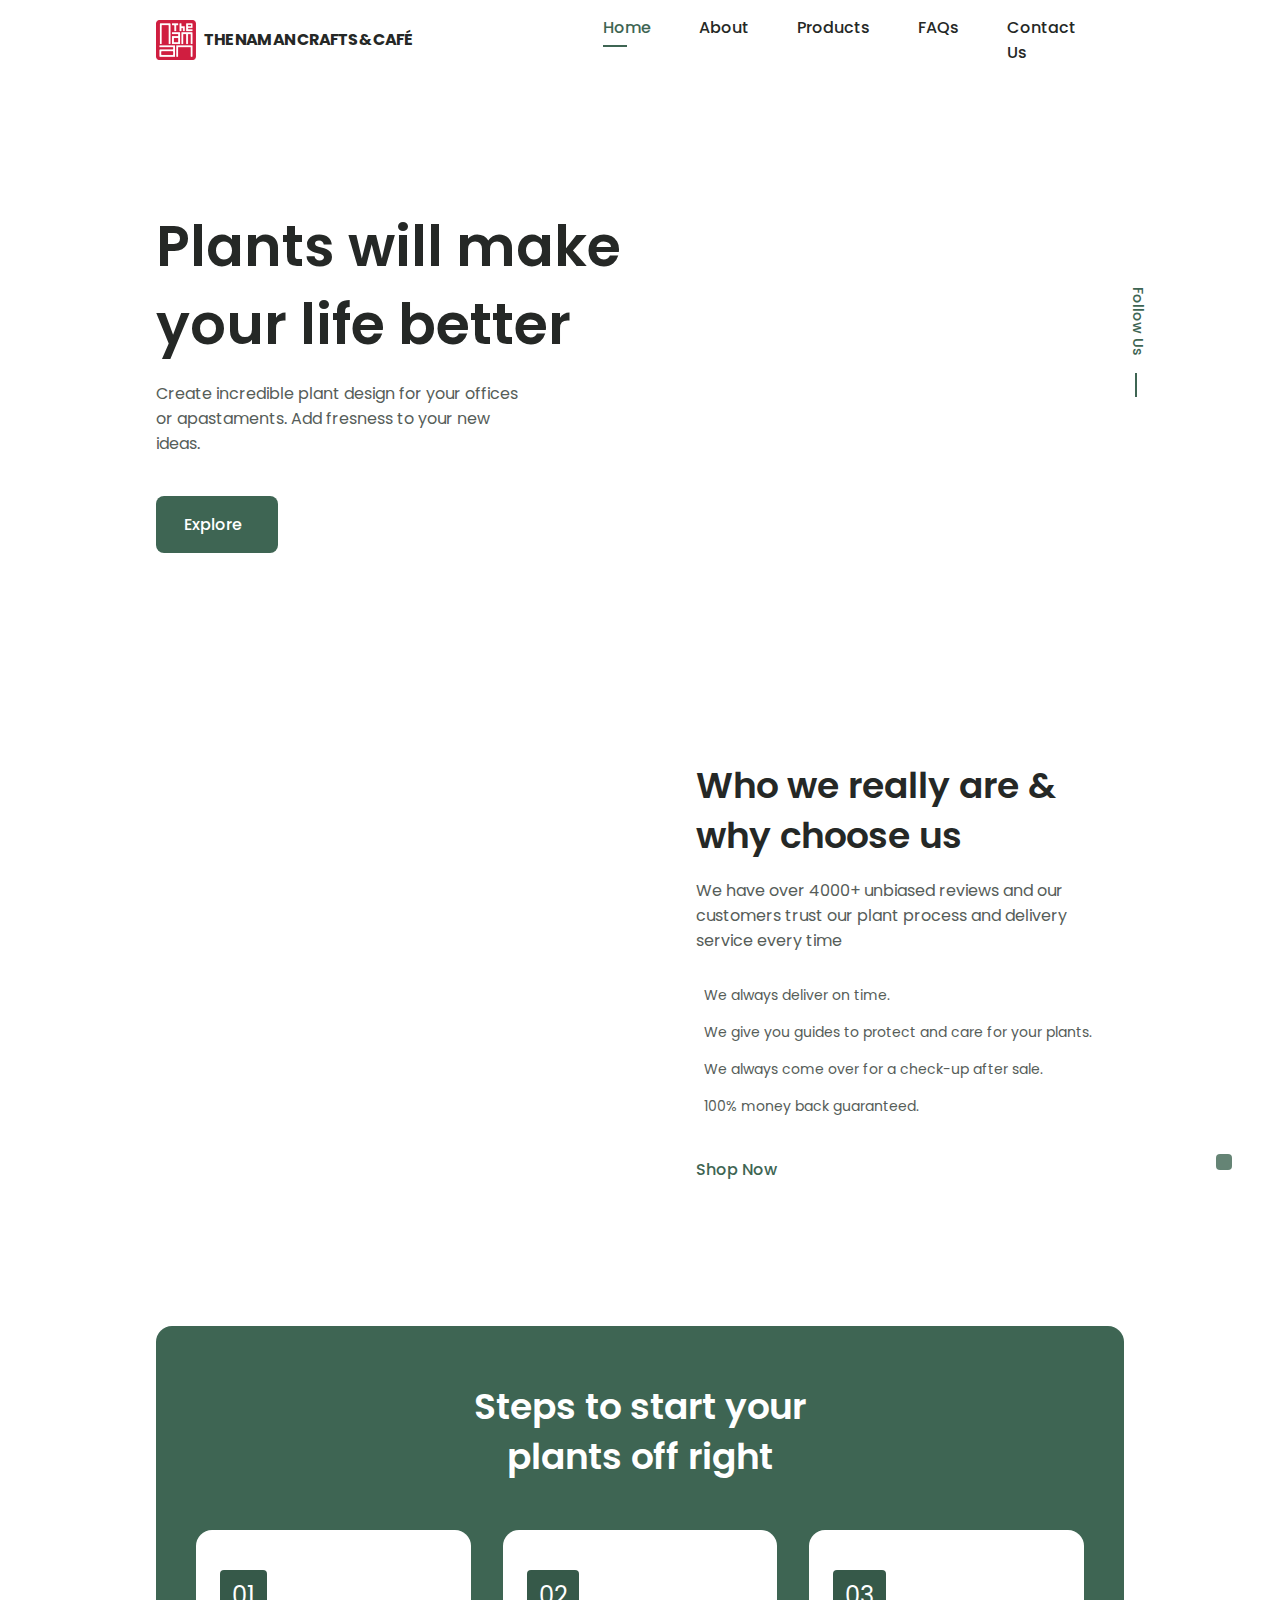
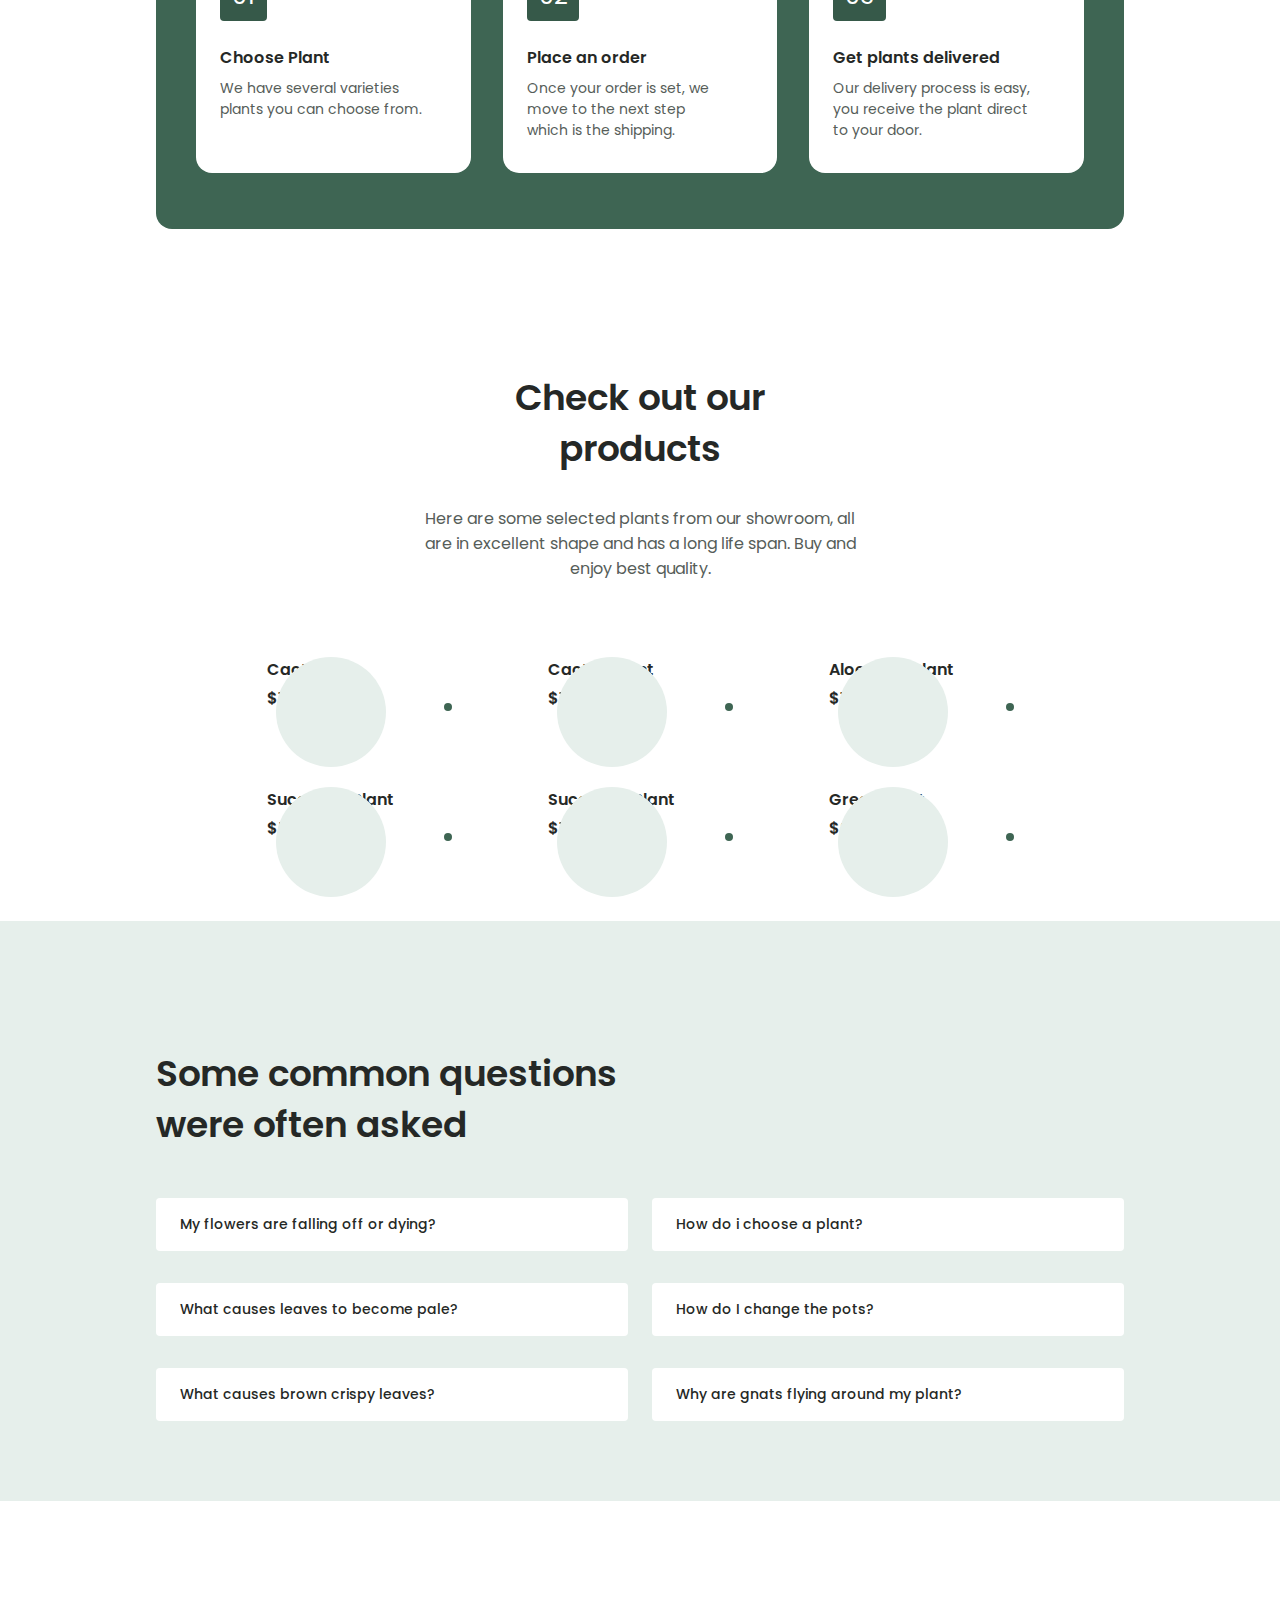
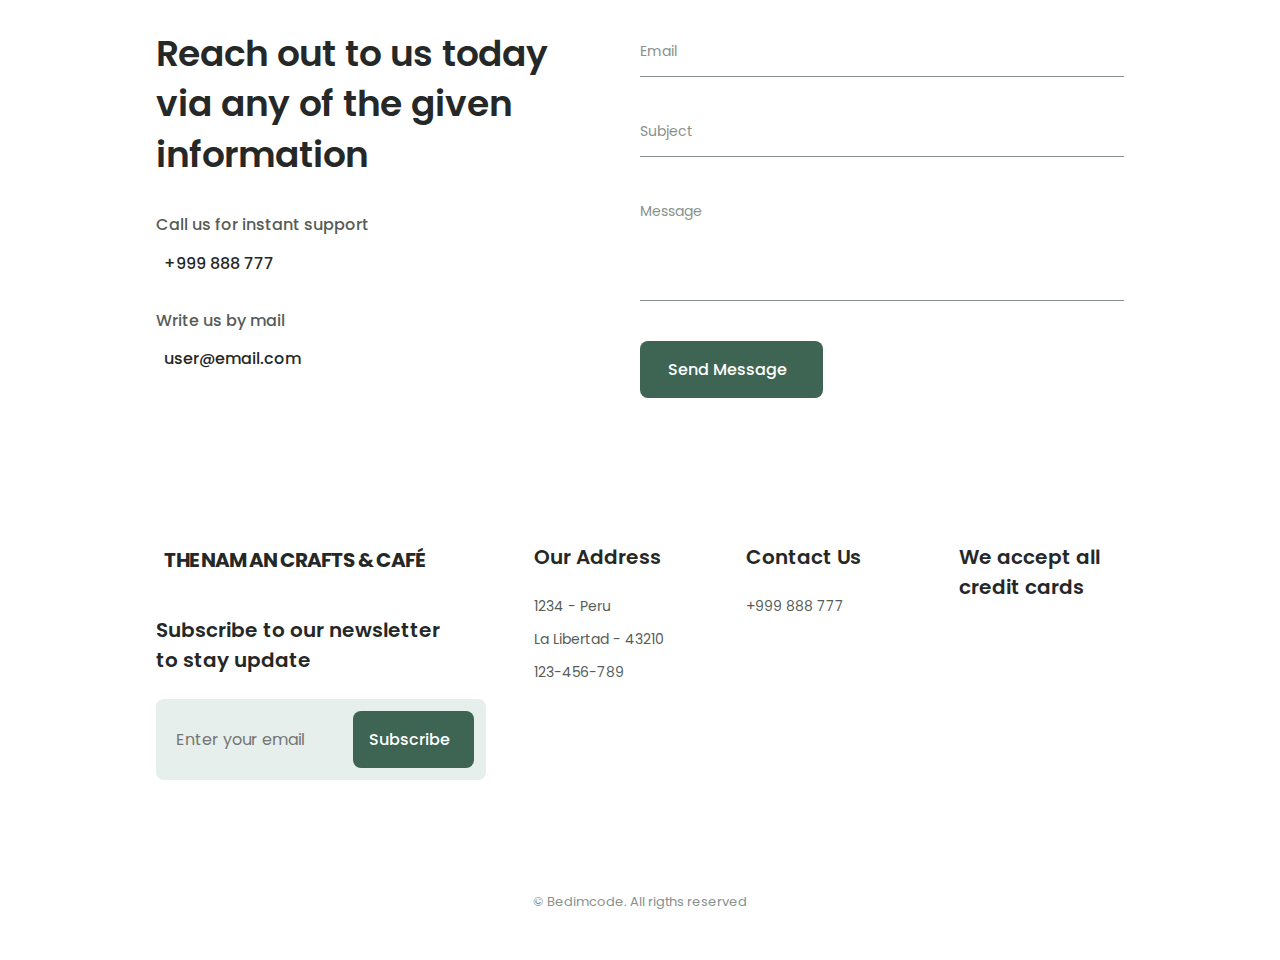
==== index.html @ ef7f245f "update" ====
<!DOCTYPE html>
<html lang="en">
  <head>
    <meta charset="UTF-8" />
    <meta name="viewport" content="width=device-width, initial-scale=1.0" />

    <!--=============== FAVICON ===============-->
    <link
      rel="shortcut icon"
      href="assets/img/TheNamAn_Logo.png"
      type="image/x-icon" />

    <!--=============== REMIX ICONS ===============-->
    <link
      href="https://cdn.jsdelivr.net/npm/remixicon@2.5.0/fonts/remixicon.css"
      rel="stylesheet" />

    <!--=============== CSS ===============-->
    <link rel="stylesheet" href="assets/css/styles.css" />

    <title>The Nam An Crafts & Café</title>
  </head>
  <body>
    <!--==================== HEADER ====================-->
    <header class="header" id="header">
      <nav class="nav container">
        <a href="#" class="nav__logo">
          <!-- <i class="nav__logo-icon"></i> -->
          <img src="assets/img/TheNamAn_Logo.png" alt="" class="naman_logo" />
          The Nam An Crafts & Café
        </a>

        <div class="nav__menu" id="nav-menu">
          <ul class="nav__list">
            <li class="nav__item">
              <a href="#home" class="nav__link active-link">Home</a>
            </li>
            <li class="nav__item">
              <a href="#about" class="nav__link">About</a>
            </li>
            <li class="nav__item">
              <a href="#products" class="nav__link">Products</a>
            </li>
            <li class="nav__item">
              <a href="#faqs" class="nav__link">FAQs</a>
            </li>
            <li class="nav__item">
              <a href="#contact" class="nav__link">Contact Us</a>
            </li>
          </ul>

          <div class="nav__close" id="nav-close">
            <i class="ri-close-line"></i>
          </div>
        </div>

        <div class="nav__btns">
          <!-- Theme change button -->
          <i class="ri-moon-line change-theme" id="theme-button"></i>

          <div class="nav__toggle" id="nav-toggle">
            <i class="ri-menu-line"></i>
          </div>
        </div>
      </nav>
    </header>

    <main class="main">
      <!--==================== HOME ====================-->
      <section class="home" id="home">
        <div class="home__container container grid">
          <img src="assets/img/home.png" alt="" class="home__img" />

          <div class="home__data">
            <h1 class="home__title">
              Plants will make <br />
              your life better
            </h1>
            <p class="home__description">
              Create incredible plant design for your offices or apastaments.
              Add fresness to your new ideas.
            </p>
            <a href="#about" class="button button--flex">
              Explore <i class="ri-arrow-right-down-line button__icon"></i>
            </a>
          </div>

          <div class="home__social">
            <span class="home__social-follow">Follow Us</span>

            <div class="home__social-links">
              <a
                href="https://www.facebook.com/"
                target="_blank"
                class="home__social-link">
                <i class="ri-facebook-fill"></i>
              </a>
              <a
                href="https://www.instagram.com/"
                target="_blank"
                class="home__social-link">
                <i class="ri-instagram-line"></i>
              </a>
              <a
                href="https://twitter.com/"
                target="_blank"
                class="home__social-link">
                <i class="ri-twitter-fill"></i>
              </a>
            </div>
          </div>
        </div>
      </section>

      <!--==================== ABOUT ====================-->
      <section class="about section container" id="about">
        <div class="about__container grid">
          <img src="assets/img/about.png" alt="" class="about__img" />

          <div class="about__data">
            <h2 class="section__title about__title">
              Who we really are & <br />
              why choose us
            </h2>

            <p class="about__description">
              We have over 4000+ unbiased reviews and our customers trust our
              plant process and delivery service every time
            </p>

            <div class="about__details">
              <p class="about__details-description">
                <i class="ri-checkbox-fill about__details-icon"></i>
                We always deliver on time.
              </p>
              <p class="about__details-description">
                <i class="ri-checkbox-fill about__details-icon"></i>
                We give you guides to protect and care for your plants.
              </p>
              <p class="about__details-description">
                <i class="ri-checkbox-fill about__details-icon"></i>
                We always come over for a check-up after sale.
              </p>
              <p class="about__details-description">
                <i class="ri-checkbox-fill about__details-icon"></i>
                100% money back guaranteed.
              </p>
            </div>

            <a href="#" class="button--link button--flex">
              Shop Now <i class="ri-arrow-right-down-line button__icon"></i>
            </a>
          </div>
        </div>
      </section>

      <!--==================== STEPS ====================-->
      <section class="steps section container">
        <div class="steps__bg">
          <h2 class="section__title-center steps__title">
            Steps to start your <br />
            plants off right
          </h2>

          <div class="steps__container grid">
            <div class="steps__card">
              <div class="steps__card-number">01</div>
              <h3 class="steps__card-title">Choose Plant</h3>
              <p class="steps__card-description">
                We have several varieties plants you can choose from.
              </p>
            </div>

            <div class="steps__card">
              <div class="steps__card-number">02</div>
              <h3 class="steps__card-title">Place an order</h3>
              <p class="steps__card-description">
                Once your order is set, we move to the next step which is the
                shipping.
              </p>
            </div>

            <div class="steps__card">
              <div class="steps__card-number">03</div>
              <h3 class="steps__card-title">Get plants delivered</h3>
              <p class="steps__card-description">
                Our delivery process is easy, you receive the plant direct to
                your door.
              </p>
            </div>
          </div>
        </div>
      </section>

      <!--==================== PRODUCTS ====================-->
      <section class="product section container" id="products">
        <h2 class="section__title-center">
          Check out our <br />
          products
        </h2>

        <p class="product__description">
          Here are some selected plants from our showroom, all are in excellent
          shape and has a long life span. Buy and enjoy best quality.
        </p>

        <div class="product__container grid">
          <article class="product__card">
            <div class="product__circle"></div>

            <img src="assets/img/product1.png" alt="" class="product__img" />

            <h3 class="product__title">Cacti Plant</h3>
            <span class="product__price">$19.99</span>

            <button class="button--flex product__button">
              <i class="ri-shopping-bag-line"></i>
            </button>
          </article>

          <article class="product__card">
            <div class="product__circle"></div>

            <img src="assets/img/product2.png" alt="" class="product__img" />

            <h3 class="product__title">Cactus Plant</h3>
            <span class="product__price">$11.99</span>

            <button class="button--flex product__button">
              <i class="ri-shopping-bag-line"></i>
            </button>
          </article>

          <article class="product__card">
            <div class="product__circle"></div>

            <img src="assets/img/product3.png" alt="" class="product__img" />

            <h3 class="product__title">Aloe Vera Plant</h3>
            <span class="product__price">$7.99</span>

            <button class="button--flex product__button">
              <i class="ri-shopping-bag-line"></i>
            </button>
          </article>

          <article class="product__card">
            <div class="product__circle"></div>

            <img src="assets/img/product4.png" alt="" class="product__img" />

            <h3 class="product__title">Succulent Plant</h3>
            <span class="product__price">$5.99</span>

            <button class="button--flex product__button">
              <i class="ri-shopping-bag-line"></i>
            </button>
          </article>

          <article class="product__card">
            <div class="product__circle"></div>

            <img src="assets/img/product5.png" alt="" class="product__img" />

            <h3 class="product__title">Succulent Plant</h3>
            <span class="product__price">$10.99</span>

            <button class="button--flex product__button">
              <i class="ri-shopping-bag-line"></i>
            </button>
          </article>

          <article class="product__card">
            <div class="product__circle"></div>

            <img src="assets/img/product6.png" alt="" class="product__img" />

            <h3 class="product__title">Green Plant</h3>
            <span class="product__price">$8.99</span>

            <button class="button--flex product__button">
              <i class="ri-shopping-bag-line"></i>
            </button>
          </article>
        </div>
      </section>

      <!--==================== QUESTIONS ====================-->
      <section class="questions section" id="faqs">
        <h2 class="section__title-center questions__title container">
          Some common questions <br />
          were often asked
        </h2>

        <div class="questions__container container grid">
          <div class="questions__group">
            <div class="questions__item">
              <header class="questions__header">
                <i class="ri-add-line questions__icon"></i>
                <h3 class="questions__item-title">
                  My flowers are falling off or dying?
                </h3>
              </header>

              <div class="questions__content">
                <p class="questions__description">
                  Plants are easy way to add color energy and transform your
                  space but which planet is for you. Choosing the right plant.
                </p>
              </div>
            </div>

            <div class="questions__item">
              <header class="questions__header">
                <i class="ri-add-line questions__icon"></i>
                <h3 class="questions__item-title">
                  What causes leaves to become pale?
                </h3>
              </header>

              <div class="questions__content">
                <p class="questions__description">
                  Plants are easy way to add color energy and transform your
                  space but which planet is for you. Choosing the right plant.
                </p>
              </div>
            </div>

            <div class="questions__item">
              <header class="questions__header">
                <i class="ri-add-line questions__icon"></i>
                <h3 class="questions__item-title">
                  What causes brown crispy leaves?
                </h3>
              </header>

              <div class="questions__content">
                <p class="questions__description">
                  Plants are easy way to add color energy and transform your
                  space but which planet is for you. Choosing the right plant.
                </p>
              </div>
            </div>
          </div>

          <div class="questions__group">
            <div class="questions__item">
              <header class="questions__header">
                <i class="ri-add-line questions__icon"></i>
                <h3 class="questions__item-title">How do i choose a plant?</h3>
              </header>

              <div class="questions__content">
                <p class="questions__description">
                  Plants are easy way to add color energy and transform your
                  space but which planet is for you. Choosing the right plant.
                </p>
              </div>
            </div>

            <div class="questions__item">
              <header class="questions__header">
                <i class="ri-add-line questions__icon"></i>
                <h3 class="questions__item-title">How do I change the pots?</h3>
              </header>

              <div class="questions__content">
                <p class="questions__description">
                  Plants are easy way to add color energy and transform your
                  space but which planet is for you. Choosing the right plant.
                </p>
              </div>
            </div>

            <div class="questions__item">
              <header class="questions__header">
                <i class="ri-add-line questions__icon"></i>
                <h3 class="questions__item-title">
                  Why are gnats flying around my plant?
                </h3>
              </header>

              <div class="questions__content">
                <p class="questions__description">
                  Plants are easy way to add color energy and transform your
                  space but which planet is for you. Choosing the right plant.
                </p>
              </div>
            </div>
          </div>
        </div>
      </section>

      <!--==================== CONTACT ====================-->
      <section class="contact section container" id="contact">
        <div class="contact__container grid">
          <div class="contact__box">
            <h2 class="section__title">
              Reach out to us today <br />
              via any of the given <br />
              information
            </h2>

            <div class="contact__data">
              <div class="contact__information">
                <h3 class="contact__subtitle">Call us for instant support</h3>
                <span class="contact__description">
                  <i class="ri-phone-line contact__icon"></i>
                  +999 888 777
                </span>
              </div>

              <div class="contact__information">
                <h3 class="contact__subtitle">Write us by mail</h3>
                <span class="contact__description">
                  <i class="ri-mail-line contact__icon"></i>
                  user@email.com
                </span>
              </div>
            </div>
          </div>

          <form action="" class="contact__form">
            <div class="contact__inputs">
              <div class="contact__content">
                <input type="email" placeholder=" " class="contact__input" />
                <label for="" class="contact__label">Email</label>
              </div>

              <div class="contact__content">
                <input type="text" placeholder=" " class="contact__input" />
                <label for="" class="contact__label">Subject</label>
              </div>

              <div class="contact__content contact__area">
                <textarea
                  name="message"
                  placeholder=" "
                  class="contact__input"></textarea>
                <label for="" class="contact__label">Message</label>
              </div>
            </div>

            <button class="button button--flex">
              Send Message
              <i class="ri-arrow-right-up-line button__icon"></i>
            </button>
          </form>
        </div>
      </section>
    </main>

    <!--==================== FOOTER ====================-->
    <footer class="footer section">
      <div class="footer__container container grid">
        <div class="footer__content">
          <a href="#" class="footer__logo">
            <i class="ri-leaf footer__logo-icon"></i> The Nam An Crafts & Café
          </a>

          <h3 class="footer__title">
            Subscribe to our newsletter <br />
            to stay update
          </h3>

          <div class="footer__subscribe">
            <input
              type="email"
              placeholder="Enter your email"
              class="footer__input" />

            <button class="button button--flex footer__button">
              Subscribe
              <i class="ri-arrow-right-up-line button__icon"></i>
            </button>
          </div>
        </div>

        <div class="footer__content">
          <h3 class="footer__title">Our Address</h3>

          <ul class="footer__data">
            <li class="footer__information">1234 - Peru</li>
            <li class="footer__information">La Libertad - 43210</li>
            <li class="footer__information">123-456-789</li>
          </ul>
        </div>

        <div class="footer__content">
          <h3 class="footer__title">Contact Us</h3>

          <ul class="footer__data">
            <li class="footer__information">+999 888 777</li>

            <div class="footer__social">
              <a href="https://www.facebook.com/" class="footer__social-link">
                <i class="ri-facebook-fill"></i>
              </a>
              <a href="https://www.instagram.com/" class="footer__social-link">
                <i class="ri-instagram-line"></i>
              </a>
              <a href="https://twitter.com/" class="footer__social-link">
                <i class="ri-twitter-fill"></i>
              </a>
            </div>
          </ul>
        </div>

        <div class="footer__content">
          <h3 class="footer__title">We accept all credit cards</h3>

          <div class="footer__cards">
            <img src="assets/img/card1.png" alt="" class="footer__card" />
            <img src="assets/img/card2.png" alt="" class="footer__card" />
            <img src="assets/img/card3.png" alt="" class="footer__card" />
            <img src="assets/img/card4.png" alt="" class="footer__card" />
          </div>
        </div>
      </div>

      <p class="footer__copy">&#169; Bedimcode. All rigths reserved</p>
    </footer>

    <!--=============== SCROLL UP ===============-->
    <a href="#" class="scrollup" id="scroll-up">
      <i class="ri-arrow-up-fill scrollup__icon"></i>
    </a>

    <!--=============== SCROLL REVEAL ===============-->
    <script src="assets/js/scrollreveal.min.js"></script>

    <!--=============== MAIN JS ===============-->
    <script src="assets/js/main.js"></script>
  </body>
</html>
---- assets/css/styles.css ----
/*=============== GOOGLE FONTS ===============*/
@import url('https://fonts.googleapis.com/css2?family=Poppins:wght@400;500;600;700&display=swap');

/*=============== VARIABLES CSS ===============*/
:root {
  --header-height: 3.5rem; /*56px*/

  /*========== Colors ==========*/
  /*Color mode HSL(hue, saturation, lightness)*/
  --hue: 152;
  --first-color: hsl(var(--hue), 24%, 32%);
  --first-color-alt: hsl(var(--hue), 24%, 28%);
  --first-color-light: hsl(var(--hue), 24%, 66%);
  --first-color-lighten: hsl(var(--hue), 24%, 92%);
  --title-color: hsl(var(--hue), 4%, 15%);
  --text-color: hsl(var(--hue), 4%, 35%);
  --text-color-light: hsl(var(--hue), 4%, 55%);
  --body-color: hsl(var(--hue), 0%, 100%);
  --container-color: #FFF;

  /*========== Font and typography ==========*/
  /*.5rem = 8px | 1rem = 16px ...*/
  --body-font: 'Poppins', sans-serif;
  --big-font-size: 2rem;
  --h1-font-size: 1.5rem;
  --h2-font-size: 1.25rem;
  --h3-font-size: 1rem;
  --normal-font-size: .938rem;
  --small-font-size: .813rem;
  --smaller-font-size: .75rem;

  /*========== Font weight ==========*/
  --font-medium: 500;
  --font-semi-bold: 600;

  /*========== Margenes Bottom ==========*/
  /*.5rem = 8px | 1rem = 16px ...*/
  --mb-0-5: .5rem;
  --mb-0-75: .75rem;
  --mb-1: 1rem;
  --mb-1-5: 1.5rem;
  --mb-2: 2rem;
  --mb-2-5: 2.5rem;

  /*========== z index ==========*/
  --z-tooltip: 10;
  --z-fixed: 100;
}

/* Responsive typography */
@media screen and (min-width: 968px) {
  :root {
    --big-font-size: 3.5rem;
    --h1-font-size: 2.25rem;
    --h2-font-size: 1.5rem;
    --h3-font-size: 1.25rem;
    --normal-font-size: 1rem;
    --small-font-size: .875rem;
    --smaller-font-size: .813rem;
  }
}

/*=============== BASE ===============*/
*{
  box-sizing: border-box;
  padding: 0;
  margin: 0;
}

html{
  scroll-behavior: smooth;
}

body,
button,
input,
textarea{
  font-family: var(--body-font);
  font-size: var(--normal-font-size);
}

body{
  margin: var(--header-height) 0 0 0;
  background-color: var(--body-color);
  color: var(--text-color);
  transition: .4s; /*For animation dark mode*/
}

button{
  cursor: pointer;
  border: none;
  outline: none;
}

h1,h2,h3{
  color: var(--title-color);
  font-weight: var(--font-semi-bold);
}

ul{
  list-style: none;
}

a{
  text-decoration: none;
}

img{
  max-width: 100%;
  height: auto;
}

/*=============== THEME ===============*/
/*========== Variables Dark theme ==========*/
body.dark-theme{
  --first-color-dark: hsl(var(--hue), 8%, 20%);
  --title-color: hsl(var(--hue), 4%, 95%);
  --text-color: hsl(var(--hue), 4%, 75%);
  --body-color: hsl(var(--hue), 8%, 12%);
  --container-color: hsl(var(--hue), 8%, 16%);
}

/*========== Button Dark/Light ==========*/
.change-theme{
  color: var(--title-color);
  font-size: 1.15rem;
  cursor: pointer;
}

.nav__btns{
  display: inline-flex;
  align-items: center;
  column-gap: 1rem;
}

/*========== 
Color changes in some parts of 
the website, in dark theme 
==========*/

.dark-theme .steps__bg,
.dark-theme .questions{
  background-color: var(--first-color-dark);
}

.dark-theme .product__circle,
.dark-theme .footer__subscribe{
  background-color: var(--container-color);
}

.dark-theme .scroll-header{
  box-shadow: 0 1px 4px hsla(var(--hue), 4%, 4%, .3);
}

/*=============== REUSABLE CSS CLASSES ===============*/
.section{
  padding: 5.5rem 0 1rem;
}

.section__title,
.section__title-center{
  font-size: var(--h2-font-size);
  margin-bottom: var(--mb-2);
  line-height: 140%;
}

.section__title-center{
  text-align: center;
}

.container{
  max-width: 968px;
  margin-left: var(--mb-1-5);
  margin-right: var(--mb-1-5);
}

.grid{
  display: grid;
}

.main{
  overflow: hidden; /*For animation*/
}

/*=============== HEADER ===============*/
.header{
  width: 100%;
  background-color: var(--body-color);
  position: fixed;
  top: 0;
  left: 0;
  z-index: var(--z-fixed);
  transition: .4s; /*For animation dark mode*/
}

/*=============== NAV ===============*/
.nav{
  height: var(--header-height);
  display: flex;
  justify-content: space-between;
  align-items: center;
}

.nav__logo,
.nav__toggle,
.nav__close{
  color: var(--title-color);
}

.nav__logo{
  text-transform: uppercase;
  font-weight: 700;
  letter-spacing: -1px;
  display: inline-flex;
  align-items: center;
  column-gap: .5rem;
  transition: .3s;
}

.nav__logo-icon{
  font-size: 1.15rem;
  color: var(--first-color);
}

.nav__logo:hover{
  color: var(--first-color);
}

.nav__toggle{
  display: inline-flex;
  font-size: 1.25rem;
  cursor: pointer;
}

@media screen and (max-width: 767px){
  .nav__menu{
    position: fixed;
    background-color: var(--container-color);
    width: 80%;
    height: 100%;
    top: 0;
    right: -100%;
    box-shadow: -2px 0 4px hsla(var(--hue), 24%, 15%, .1);
    padding: 4rem 0 0 3rem;
    border-radius: 1rem 0 0 1rem;
    transition: .3s;
    z-index: var(--z-fixed);
  }
}

.nav__close{
  font-size: 1.5rem;
  position: absolute;
  top: 1rem;
  right: 1.25rem;
  cursor: pointer;
}

.nav__list{
  display: flex;
  flex-direction: column;
  row-gap: 1.5rem;
}

.nav__link{
  color: var(--title-color);
  font-weight: var(--font-medium);
  transition: .3s;
}

.nav__link:hover{
  color: var(--first-color);
}

/* Show menu */
.show-menu{
  right: 0;
}

/* Change background header */
.scroll-header{
  box-shadow: 0 1px 4px hsla(var(--hue), 4%, 15%, .1);
}

/* Active link */
.active-link{
  position: relative;
  color: var(--first-color);
}

.active-link::after{
  content: '';
  position: absolute;
  bottom: -.5rem;
  left: 0;
  width: 50%;
  height: 2px;
  background-color: var(--first-color);
}

/*=============== HOME ===============*/
.home{
  padding: 3.5rem 0 2rem;
}

.home__container{
  position: relative;
  row-gap: 2rem;
}

.home__img{
  width: 200px;
  justify-self: center;
}

.home__title{
  font-size: var(--big-font-size);
  line-height: 140%;
  margin-bottom: var(--mb-1);
}

.home__description{
  margin-bottom: var(--mb-2-5);
}

.home__social{
  position: absolute;
  top: 2rem;
  right: -1rem;
  display: grid;
  justify-items: center;
  row-gap: 3.5rem;
}

.home__social-follow{
  font-weight: var(--font-medium);
  font-size: var(--smaller-font-size);
  color: var(--first-color);
  position: relative;
  transform: rotate(90deg);
}

.home__social-follow::after{
  content: '';
  position: absolute;
  width: 1rem;
  height: 2px;
  background-color: var(--first-color);
  right: -45%;
  top: 50%;
}

.home__social-links{
  display: inline-flex;
  flex-direction: column;
  row-gap: .25rem;
}

.home__social-link{
  font-size: 1rem;
  color: var(--first-color);
  transition: .3s;
}

.home__social-link:hover{
  transform: translateX(.25rem);
}

.naman_logo{
  width: 10%;
  height: 10%;
}
/*=============== BUTTONS ===============*/
.button{
  display: inline-block;
  background-color: var(--first-color);
  color: #FFF;
  padding: 1rem 1.75rem;
  border-radius: .5rem;
  font-weight: var(--font-medium);
  transition: .3s;
}

.button:hover{
  background-color: var(--first-color-alt);
}

.button__icon{
  transition: .3s;
}

.button:hover .button__icon{
  transform: translateX(.25rem);
}

.button--flex{
  display: inline-flex;
  align-items: center;
  column-gap: .5rem;
}

.button--link{
  color: var(--first-color);
  font-weight: var(--font-medium);
}

.button--link:hover .button__icon{
  transform: translateX(.25rem);
}

/*=============== ABOUT ===============*/
.about__container{
  row-gap: 2rem;
}

.about__img{
  width: 280px;
  justify-self: center;
}

.about__title{
  margin-bottom: var(--mb-1);
}

.about__description{
  margin-bottom: var(--mb-2);
}

.about__details{
  display: grid;
  row-gap: 1rem;
  margin-bottom: var(--mb-2-5);
}

.about__details-description{
  display: inline-flex;
  column-gap: .5rem;
  font-size: var(--small-font-size);
}

.about__details-icon{
  font-size: 1rem;
  color: var(--first-color);
  margin-top: .15rem;
}

/*=============== STEPS ===============*/
.steps__bg{
  background-color: var(--first-color);
  padding: 3rem 2rem 2rem;
  border-radius: 1rem;
}

.steps__container{
  gap: 2rem;
  padding-top: 1rem;
}

.steps__title{
  color: #FFF;
}

.steps__card{
  background-color: var(--container-color);
  padding: 2.5rem 3rem 2rem 1.5rem;
  border-radius: 1rem;
}

.steps__card-number{
  display: inline-block;
  background-color: var(--first-color-alt);
  color: #FFF;
  padding: .5rem .75rem;
  border-radius: .25rem;
  font-size: var(--h2-font-size);
  margin-bottom: var(--mb-1-5);
  transition: .3s;
}

.steps__card-title{
  font-size: var(--h3-font-size);
  margin-bottom: var(--mb-0-5);
}

.steps__card-description{
  font-size: var(--small-font-size);
}

.steps__card:hover .steps__card-number{
  transform: translateY(-.25rem);
}

/*=============== PRODUCTS ===============*/
.product__description{
  text-align: center;
}

.product__container{
  padding: 3rem 0;
  grid-template-columns: repeat(2, 1fr);
  gap: 2.5rem 3rem;
}

.product__card{
  display: grid;
  position: relative;
}

.product__img{
  position: relative;
  width: 120px;
  justify-self: center;
  margin-bottom: var(--mb-0-75);
  transition: .3s;
}

.product__title,
.product__price{
  font-size: var(--small-font-size);
  font-weight: var(--font-semi-bold);
  color: var(--title-color);
}

.product__title{
  margin-bottom: .25rem;
}

.product__button{
  position: absolute;
  right: 0;
  bottom: 0;
  background-color: var(--first-color);
  color: #FFF;
  padding: .25rem;
  border-radius: .35rem;
  font-size: 1.15rem;
}

.product__button:hover{
  background-color: var(--first-color-alt);
}

.product__circle{
  width: 90px;
  height: 90px;
  background-color: var(--first-color-lighten);
  border-radius: 50%;
  position: absolute;
  top: 18%;
  left: 5%;
}

.product__card:hover .product__img{
  transform: translateY(-.5rem);
}

/*=============== QUESTIONS ===============*/
.questions{
  background-color: var(--first-color-lighten);
}

.questions__container{
  gap: 1.5rem;
  padding: 1.5rem 0;
}

.questions__group{
  display: grid;
  row-gap: 1.5rem;
}

.questions__item{
  background-color: var(--container-color);
  border-radius: .25rem;
}

.questions__item-title{
  font-size: var(--small-font-size);
  font-weight: var(--font-medium);
}

.questions__icon{
  font-size: 1.25rem;
  color: var(--title-color);
}

.questions__description{
  font-size: var(--smaller-font-size);
  padding: 0 1.25rem 1.25rem 2.5rem;
}

.questions__header{
  display: flex;
  align-items: center;
  column-gap: .5rem;
  padding: .75rem .5rem;
  cursor: pointer;
}

.questions__content{
  overflow: hidden;
  height: 0;
}

.questions__item,
.questions__header,
.questions__item-title,
.questions__icon,
.questions__description,
.questions__content{
  transition: .3s;
}

.questions__item:hover{
  box-shadow: 0 2px 8px hsla(var(--hue), 4%, 15%, .15);
}

/*Rotate icon, change color of titles and background*/
.accordion-open .questions__header,
.accordion-open .questions__content{
  background-color: var(--first-color);
}

.accordion-open .questions__item-title,
.accordion-open .questions__description,
.accordion-open .questions__icon{
  color: #FFF;
}

.accordion-open .questions__icon{
  transform: rotate(45deg);
}

/*=============== CONTACT ===============*/
.contact__container{
  row-gap: 3.5rem;
}

.contact__data{
  display: grid;
  row-gap: 2rem;
}

.contact__subtitle{
  font-size: var(--normal-font-size);
  font-weight: var(--font-medium);
  color: var(--text-color);
  margin-bottom: var(--mb-0-5);
}

.contact__description{
  display: inline-flex;
  align-items: center;
  column-gap: .5rem;
  color: var(--title-color);
  font-weight: var(--font-medium);
}

.contact__icon{
  font-size: 1.25rem;
}

.contact__inputs{
  display: grid;
  row-gap: 2rem;
  margin-bottom: var(--mb-2-5);
}

.contact__content{
  position: relative;
  height: 3rem;
  border-bottom: 1px solid var(--text-color-light);
}

.contact__input{
  position: absolute;
  top: 0;
  left: 0;
  width: 100%;
  height: 100%;
  padding: 1rem 1rem 1rem 0;
  background: none;

  color: var(--text-color);

  
  border: none;
  outline: none;
  z-index: 1;
}

.contact__label{
  position: absolute;
  top: .75rem;
  width: 100%;
  font-size: var(--small-font-size);
  color: var(--text-color-light);
  transition: .3s;
}

.contact__area{
  height: 7rem;
}

.contact__area textarea{
  resize: none;
}

/*Input focus move up label*/
.contact__input:focus + .contact__label{
  top: -.75rem;
  left: 0;
  font-size: var(--smaller-font-size);
  z-index: 10;
}

/*Input focus sticky top label*/
.contact__input:not(:placeholder-shown).contact__input:not(:focus) + .contact__label{
  top: -.75rem;
  font-size: var(--smaller-font-size);
  z-index: 10;
}

/*=============== FOOTER ===============*/
.footer__container{
  row-gap: 3rem;
}

.footer__logo{
  display: inline-flex;
  align-items: center;
  column-gap: .5rem;
  color: var(--title-color);
  text-transform: uppercase;
  font-weight: 700;
  letter-spacing: -1px;
  margin-bottom: var(--mb-2-5);
  transition: .3s;
}

.footer__logo-icon{
  font-size: 1.15rem;
  color: var(--first-color);
}

.footer__logo:hover{
  color: var(--first-color);
}

.footer__title{
  font-size: var(--h3-font-size);
  margin-bottom: var(--mb-1-5);
}

.footer__subscribe{
  background-color: var(--first-color-lighten);
  padding: .75rem;
  display: flex;
  justify-content: space-between;
  border-radius: .5rem;
}

.footer__input{
  width: 70%;
  padding: 0 .5rem;
  background: none;
  color: var(--text-color);
  border: none;
  outline: none;
}

.footer__button{
  padding: 1rem;
}

.footer__data{
  display: grid;
  row-gap: .75rem;
}

.footer__information{
  font-size: var(--small-font-size);
}

.footer__social{
  display: inline-flex;
  column-gap: .75rem;
}

.footer__social-link{
  font-size: 1rem;
  color: var(--text-color);
  transition: .3s;
}

.footer__social-link:hover{
  transform: translateY(-.25rem);
}

.footer__cards{
  display: inline-flex;
  align-items: center;
  column-gap: .5rem;
}
.footer__card{
  width: 35px;
}

.footer__copy{
  text-align: center;
  font-size: var(--smaller-font-size);
  color: var(--text-color-light);
  margin: 5rem 0 1rem;
}

/*=============== SCROLL UP ===============*/
.scrollup{
  position: fixed;
  background-color: var(--first-color);
  right: 1rem;
  bottom: -30%;
  display: inline-flex;
  padding: .5rem;
  border-radius: .25rem;
  z-index: var(--z-tooltip);
  opacity: .8;
  transition: .4s;
}

.scrollup__icon{
  font-size: 1rem;
  color: #FFF;
}

.scrollup:hover{
  background-color: var(--first-color-alt);
  opacity: 1;
}

/* Show Scroll Up*/
.show-scroll{
  bottom: 3rem;
}

/*=============== SCROLL BAR ===============*/
::-webkit-scrollbar{
  width: .6rem;
  background: hsl(var(--hue), 4%, 53%);
}

::-webkit-scrollbar-thumb{
  background: hsl(var(--hue), 4%, 29%);
  border-radius: .5rem;
}

/*=============== BREAKPOINTS ===============*/
/* For small devices */
@media screen and (max-width: 320px){
  .container{
    margin-left: var(--mb-1);
    margin-right: var(--mb-1);
  }

  .home__img{
    width: 180px;
  }
  .home__title{
    font-size: var(--h1-font-size);
  }

  .steps__bg{
    padding: 2rem 1rem;
  }
  .steps__card{
    padding: 1.5rem;
  }

  .product__container{
    grid-template-columns: .6fr;
    justify-content: center;
  }
}

/* For medium devices */
@media screen and (min-width: 576px){
  .steps__container{
    grid-template-columns: repeat(2, 1fr);
  }

  .product__description{
    padding: 0 4rem;
  }
  .product__container{
    grid-template-columns: repeat(2, 170px);
    justify-content: center;
    column-gap: 5rem;
  }

  .footer__subscribe{
    width: 400px;
  }
}

@media screen and (min-width: 767px){
  body{
    margin: 0;
  }

  .nav{
    height: calc(var(--header-height) + 1.5rem);
    column-gap: 3rem;
  }
  .nav__toggle,
  .nav__close{
    display: none;
  }
  .nav__list{
    flex-direction: row;
    column-gap: 3rem;
  }
  .nav__menu{
    margin-left: auto;
  }

  .home__container,
  .about__container,
  .questions__container,
  .contact__container,
  .footer__container{
    grid-template-columns: repeat(2, 1fr);
  }
  
  .home{
    padding: 10rem 0 5rem;
  }
  .home__container{
    align-items: center;
  }
  .home__img{
    width: 280px;
    order: 1;
  }
  .home__social{
    top: 30%;
  }

  .questions__container{
    align-items: flex-start;
  }

  .footer__container{
    column-gap: 3rem;
  }
  .footer__subscribe{
    width: initial;
  }
}

/* For large devices */
@media screen and (min-width: 992px){
  .container{
    margin-left: auto;
    margin-right: auto;
  }

  .section{
    padding: 8rem 0 1rem;
  }
  .section__title,
  .section__title-center{
    font-size: var(--h1-font-size);
  }

  .home{
    padding: 13rem 0 5rem;
  }
  .home__img{
    width: 350px;
  }
  .home__description{
    padding-right: 7rem;
  }

  .about__img{
    width: 380px;
  }

  .steps__container{
    grid-template-columns: repeat(3, 1fr);
  }
  .steps__bg{
    padding: 3.5rem 2.5rem;
  }
  .steps__card-title{
    font-size: var(--normal-font-size);
  }

  .product__description{
    padding: 0 16rem;
  }
  .product__container{
    padding: 4rem 0;
    grid-template-columns: repeat(3, 185px);
    gap: 4rem 6rem;
  }
  .product__img{
    width: 160px;
  }
  .product__circle{
    width: 110px;
    height: 110px;
  }
  .product__title,
  .product__price{
    font-size: var(--normal-font-size);
  }

  .questions__container{
    padding: 1rem 0 4rem;
  }
  .questions__title{
    text-align: initial;
  }
  .questions__group{
    row-gap: 2rem;
  }
  .questions__header{
    padding: 1rem;
  }
  .questions__description{
    padding: 0 3.5rem 2.25rem 2.75rem;
  }

  .footer__logo{
    font-size: var(--h3-font-size);
  }
  .footer__container{
    grid-template-columns: 1fr .5fr .5fr .5fr;
  }
  .footer__copy{
    margin: 7rem 0 2rem;
  }
}

@media screen and (min-width: 1200px){
  .home__social{
    right: -3rem;
    row-gap: 4.5rem;
  }
  .home__social-follow{
    font-size: var(--small-font-size);
  }
  .home__social-follow::after{
    width: 1.5rem;
    right: -60%;
  }
  .home__social-link{
    font-size: 1.15rem;
  }

  .about__container{
    column-gap: 7rem;
  }

  .scrollup{
    right: 3rem;
  }
}
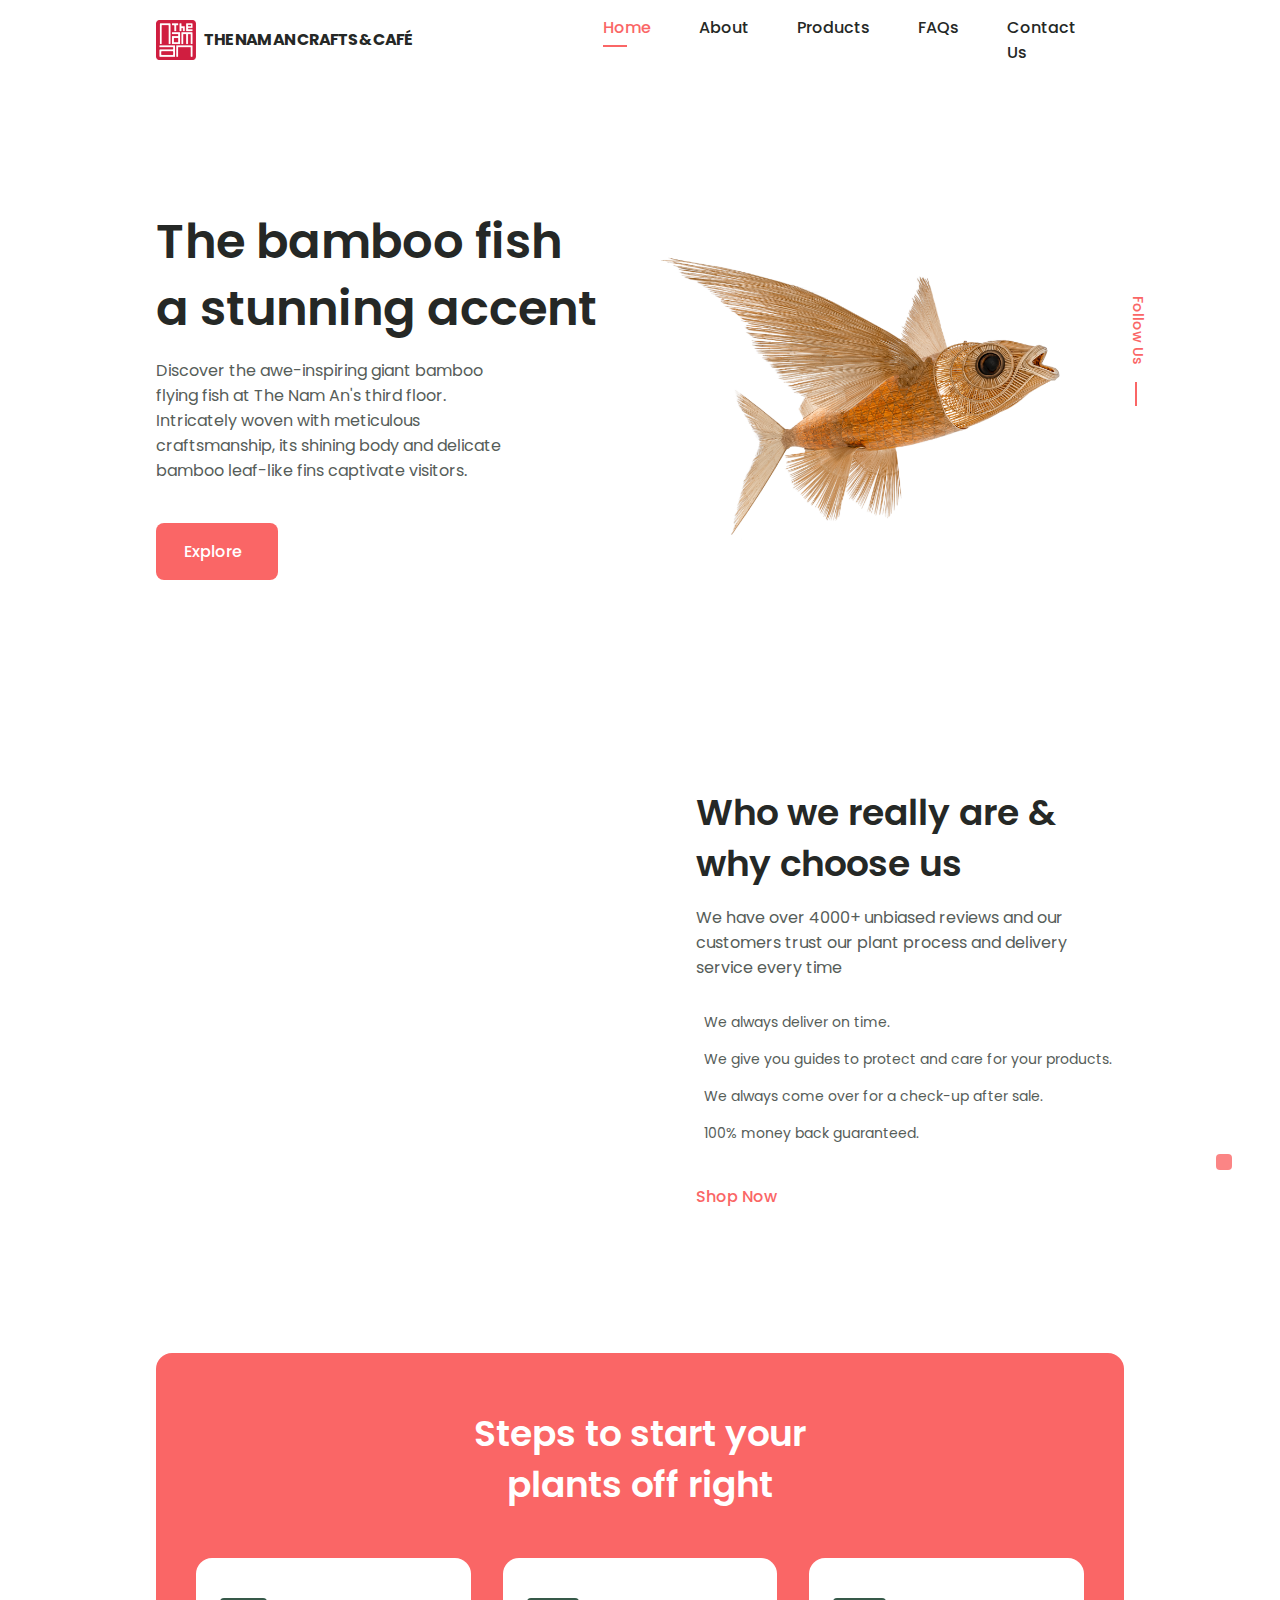
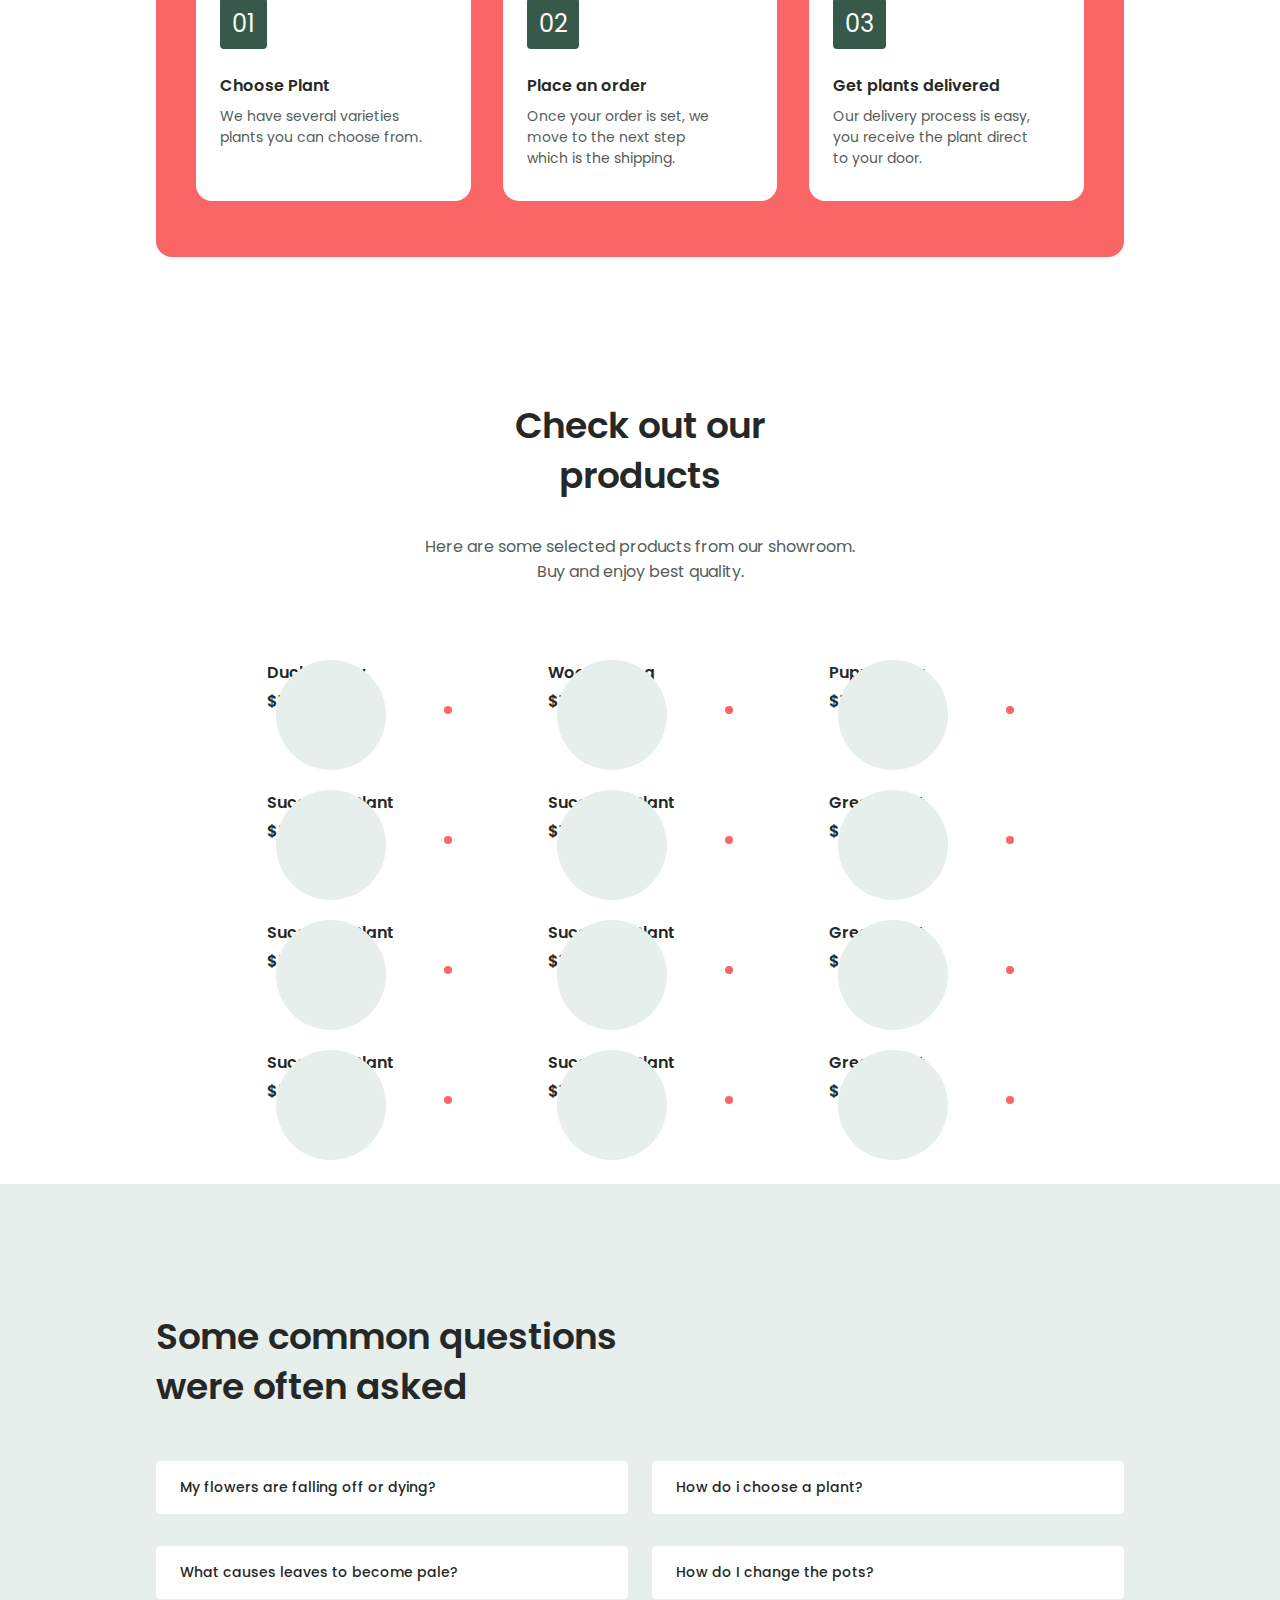
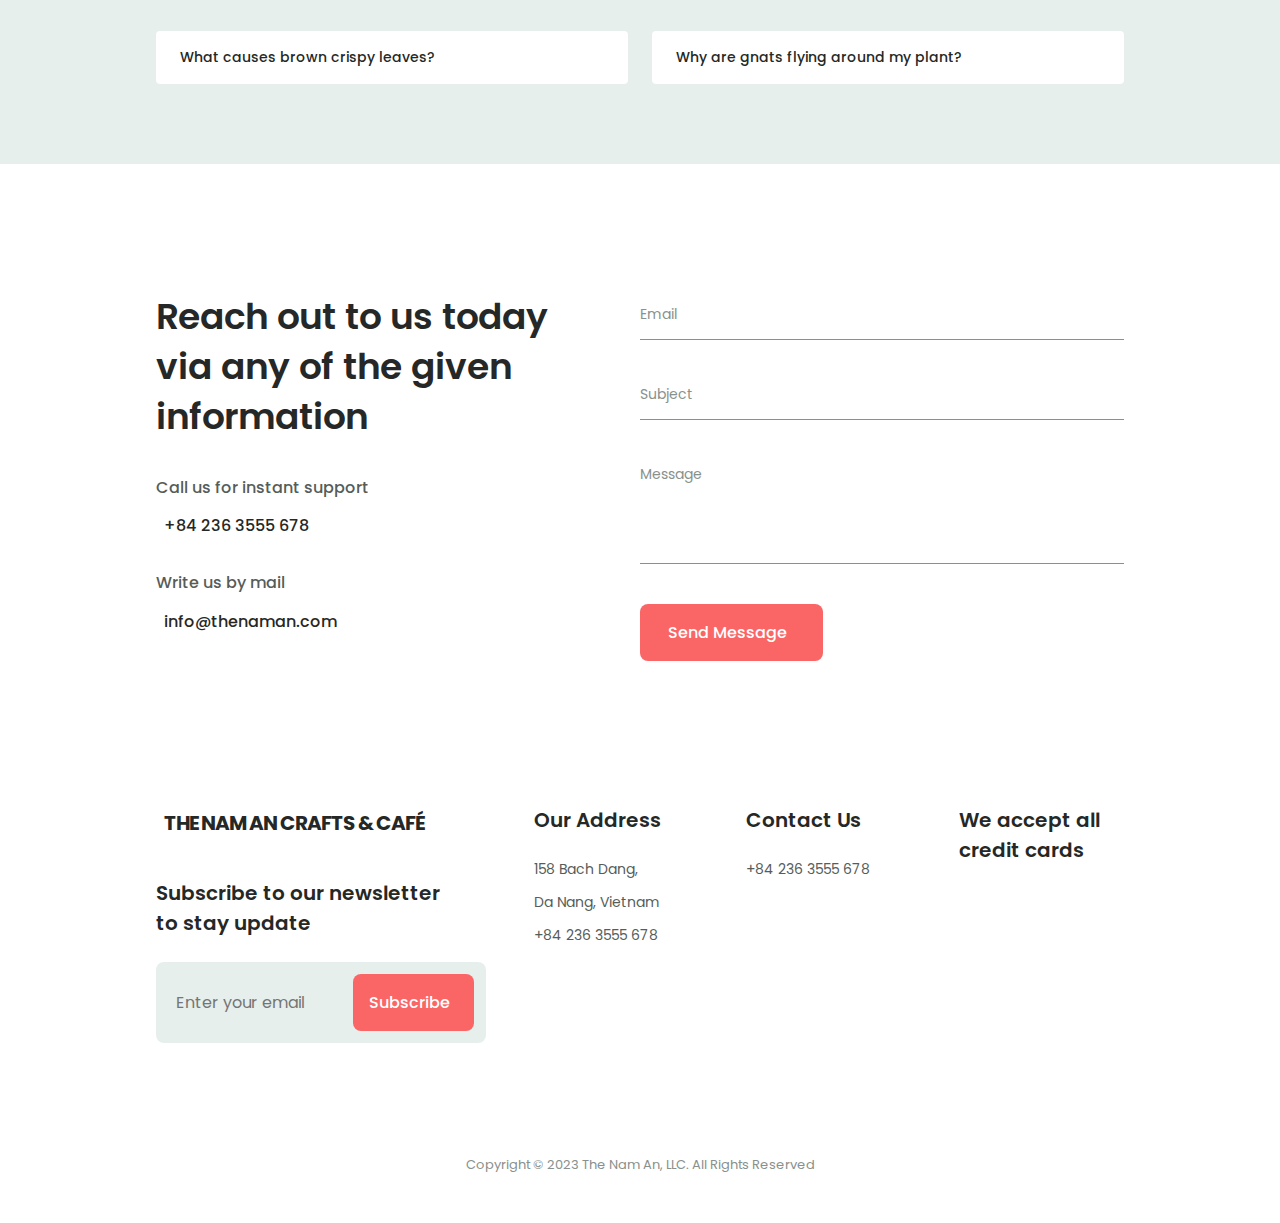
==== commit 9e1eec67: "update naman demo" ====
--- a/index.html
+++ b/index.html
@@ -69,16 +69,15 @@
       <!--==================== HOME ====================-->
       <section class="home" id="home">
         <div class="home__container container grid">
-          <img src="assets/img/home.png" alt="" class="home__img" />
+          <img src="assets/img/conca.png" alt="" class="home__img home_img_naman" />
 
           <div class="home__data">
             <h1 class="home__title">
-              Plants will make <br />
-              your life better
+              The bamboo fish<br />
+              a stunning accent
             </h1>
             <p class="home__description">
-              Create incredible plant design for your offices or apastaments.
-              Add fresness to your new ideas.
+              Discover the awe-inspiring giant bamboo flying fish at The Nam An's third floor. Intricately woven with meticulous craftsmanship, its shining body and delicate bamboo leaf-like fins captivate visitors.
             </p>
             <a href="#about" class="button button--flex">
               Explore <i class="ri-arrow-right-down-line button__icon"></i>
@@ -90,7 +89,7 @@
 
             <div class="home__social-links">
               <a
-                href="https://www.facebook.com/"
+                href="https://www.facebook.com/thenamandotcom"
                 target="_blank"
                 class="home__social-link">
                 <i class="ri-facebook-fill"></i>
@@ -115,7 +114,8 @@
       <!--==================== ABOUT ====================-->
       <section class="about section container" id="about">
         <div class="about__container grid">
-          <img src="assets/img/about.png" alt="" class="about__img" />
+          <!-- <img src="assets/img/about.png" alt="" class="about__img" /> -->
+          <img src="assets/img/khaitruong-17.jpg" alt="" class="about__img" />
 
           <div class="about__data">
             <h2 class="section__title about__title">
@@ -135,7 +135,7 @@
               </p>
               <p class="about__details-description">
                 <i class="ri-checkbox-fill about__details-icon"></i>
-                We give you guides to protect and care for your plants.
+                We give you guides to protect and care for your products.
               </p>
               <p class="about__details-description">
                 <i class="ri-checkbox-fill about__details-icon"></i>
@@ -200,17 +200,16 @@
         </h2>
 
         <p class="product__description">
-          Here are some selected plants from our showroom, all are in excellent
-          shape and has a long life span. Buy and enjoy best quality.
+          Here are some selected products from our showroom. Buy and enjoy best quality.
         </p>
 
         <div class="product__container grid">
           <article class="product__card">
             <div class="product__circle"></div>
 
-            <img src="assets/img/product1.png" alt="" class="product__img" />
-
-            <h3 class="product__title">Cacti Plant</h3>
+            <img src="assets/img/Naman-broll-7.jpg" alt="" class="product__img" />
+
+            <h3 class="product__title">Duck Family</h3>
             <span class="product__price">$19.99</span>
 
             <button class="button--flex product__button">
@@ -221,9 +220,9 @@
           <article class="product__card">
             <div class="product__circle"></div>
 
-            <img src="assets/img/product2.png" alt="" class="product__img" />
-
-            <h3 class="product__title">Cactus Plant</h3>
+            <img src="assets/img/Naman-broll-18.jpg" alt="" class="product__img" />
+
+            <h3 class="product__title">Wooden Dog</h3>
             <span class="product__price">$11.99</span>
 
             <button class="button--flex product__button">
@@ -234,9 +233,9 @@
           <article class="product__card">
             <div class="product__circle"></div>
 
-            <img src="assets/img/product3.png" alt="" class="product__img" />
-
-            <h3 class="product__title">Aloe Vera Plant</h3>
+            <img src="assets/img/Naman-broll-11.jpg" alt="" class="product__img" />
+
+            <h3 class="product__title">Puppet Guy</h3>
             <span class="product__price">$7.99</span>
 
             <button class="button--flex product__button">
@@ -247,7 +246,7 @@
           <article class="product__card">
             <div class="product__circle"></div>
 
-            <img src="assets/img/product4.png" alt="" class="product__img" />
+            <img src="assets/img/Naman-broll-15.jpg" alt="" class="product__img" />
 
             <h3 class="product__title">Succulent Plant</h3>
             <span class="product__price">$5.99</span>
@@ -260,7 +259,7 @@
           <article class="product__card">
             <div class="product__circle"></div>
 
-            <img src="assets/img/product5.png" alt="" class="product__img" />
+            <img src="assets/img/Naman-broll-21.jpg" alt="" class="product__img" />
 
             <h3 class="product__title">Succulent Plant</h3>
             <span class="product__price">$10.99</span>
@@ -273,7 +272,85 @@
           <article class="product__card">
             <div class="product__circle"></div>
 
-            <img src="assets/img/product6.png" alt="" class="product__img" />
+            <img src="assets/img/Naman-broll-23.jpg" alt="" class="product__img" />
+
+            <h3 class="product__title">Green Plant</h3>
+            <span class="product__price">$8.99</span>
+
+            <button class="button--flex product__button">
+              <i class="ri-shopping-bag-line"></i>
+            </button>
+          </article>
+
+          <article class="product__card">
+            <div class="product__circle"></div>
+
+            <img src="assets/img/amtra1.jpg" alt="" class="product__img" />
+
+            <h3 class="product__title">Succulent Plant</h3>
+            <span class="product__price">$5.99</span>
+
+            <button class="button--flex product__button">
+              <i class="ri-shopping-bag-line"></i>
+            </button>
+          </article>
+
+          <article class="product__card">
+            <div class="product__circle"></div>
+
+            <img src="assets/img/amtra2.jpg" alt="" class="product__img" />
+
+            <h3 class="product__title">Succulent Plant</h3>
+            <span class="product__price">$10.99</span>
+
+            <button class="button--flex product__button">
+              <i class="ri-shopping-bag-line"></i>
+            </button>
+          </article>
+
+          <article class="product__card">
+            <div class="product__circle"></div>
+
+            <img src="assets/img/amtra3.jpg" alt="" class="product__img" />
+
+            <h3 class="product__title">Green Plant</h3>
+            <span class="product__price">$8.99</span>
+
+            <button class="button--flex product__button">
+              <i class="ri-shopping-bag-line"></i>
+            </button>
+          </article>
+
+          <article class="product__card">
+            <div class="product__circle"></div>
+
+            <img src="assets/img/khaymut1.jpg" alt="" class="product__img" />
+
+            <h3 class="product__title">Succulent Plant</h3>
+            <span class="product__price">$5.99</span>
+
+            <button class="button--flex product__button">
+              <i class="ri-shopping-bag-line"></i>
+            </button>
+          </article>
+
+          <article class="product__card">
+            <div class="product__circle"></div>
+
+            <img src="assets/img/khaymut2.jpg" alt="" class="product__img" />
+
+            <h3 class="product__title">Succulent Plant</h3>
+            <span class="product__price">$10.99</span>
+
+            <button class="button--flex product__button">
+              <i class="ri-shopping-bag-line"></i>
+            </button>
+          </article>
+
+          <article class="product__card">
+            <div class="product__circle"></div>
+
+            <img src="assets/img/khaygo3.jpg" alt="" class="product__img" />
 
             <h3 class="product__title">Green Plant</h3>
             <span class="product__price">$8.99</span>
@@ -406,7 +483,7 @@
                 <h3 class="contact__subtitle">Call us for instant support</h3>
                 <span class="contact__description">
                   <i class="ri-phone-line contact__icon"></i>
-                  +999 888 777
+                  +84 236 3555 678
                 </span>
               </div>
 
@@ -414,7 +491,7 @@
                 <h3 class="contact__subtitle">Write us by mail</h3>
                 <span class="contact__description">
                   <i class="ri-mail-line contact__icon"></i>
-                  user@email.com
+                  info@thenaman.com
                 </span>
               </div>
             </div>
@@ -480,9 +557,9 @@
           <h3 class="footer__title">Our Address</h3>
 
           <ul class="footer__data">
-            <li class="footer__information">1234 - Peru</li>
-            <li class="footer__information">La Libertad - 43210</li>
-            <li class="footer__information">123-456-789</li>
+            <li class="footer__information">158 Bach Dang, </li>
+            <li class="footer__information">Da Nang, Vietnam</li>
+            <li class="footer__information">+84 236 3555 678</li>
           </ul>
         </div>
 
@@ -490,10 +567,10 @@
           <h3 class="footer__title">Contact Us</h3>
 
           <ul class="footer__data">
-            <li class="footer__information">+999 888 777</li>
+            <li class="footer__information">+84 236 3555 678</li>
 
             <div class="footer__social">
-              <a href="https://www.facebook.com/" class="footer__social-link">
+              <a href="https://www.facebook.com/thenamandotcom" class="footer__social-link" target="_blank">
                 <i class="ri-facebook-fill"></i>
               </a>
               <a href="https://www.instagram.com/" class="footer__social-link">
@@ -518,7 +595,7 @@
         </div>
       </div>
 
-      <p class="footer__copy">&#169; Bedimcode. All rigths reserved</p>
+      <p class="footer__copy">Copyright &#169; 2023 The Nam An, LLC. All Rights Reserved</p>
     </footer>
 
     <!--=============== SCROLL UP ===============-->
--- a/assets/css/styles.css
+++ b/assets/css/styles.css
@@ -8,7 +8,8 @@
   /*========== Colors ==========*/
   /*Color mode HSL(hue, saturation, lightness)*/
   --hue: 152;
-  --first-color: hsl(var(--hue), 24%, 32%);
+  /* --first-color: hsl(var(--hue), 24%, 32%); */
+  --first-color: hsl(0, 94%, 69%);
   --first-color-alt: hsl(var(--hue), 24%, 28%);
   --first-color-light: hsl(var(--hue), 24%, 66%);
   --first-color-lighten: hsl(var(--hue), 24%, 92%);
@@ -21,8 +22,8 @@
   /*========== Font and typography ==========*/
   /*.5rem = 8px | 1rem = 16px ...*/
   --body-font: 'Poppins', sans-serif;
-  --big-font-size: 2rem;
-  --h1-font-size: 1.5rem;
+  --big-font-size: 0.5rem;
+  --h1-font-size: 1.0rem;
   --h2-font-size: 1.25rem;
   --h3-font-size: 1rem;
   --normal-font-size: .938rem;
@@ -50,7 +51,7 @@
 /* Responsive typography */
 @media screen and (min-width: 968px) {
   :root {
-    --big-font-size: 3.5rem;
+    --big-font-size: 3.0rem;
     --h1-font-size: 2.25rem;
     --h2-font-size: 1.5rem;
     --h3-font-size: 1.25rem;
@@ -309,7 +310,12 @@
 }
 
 .home__img{
-  width: 200px;
+  width: 400px;
+  justify-self: center;
+}
+
+.home_img_naman{
+  width: 500px;
   justify-self: center;
 }
 
@@ -975,7 +981,7 @@
     padding: 13rem 0 5rem;
   }
   .home__img{
-    width: 350px;
+    width: 600px;
   }
   .home__description{
     padding-right: 7rem;
